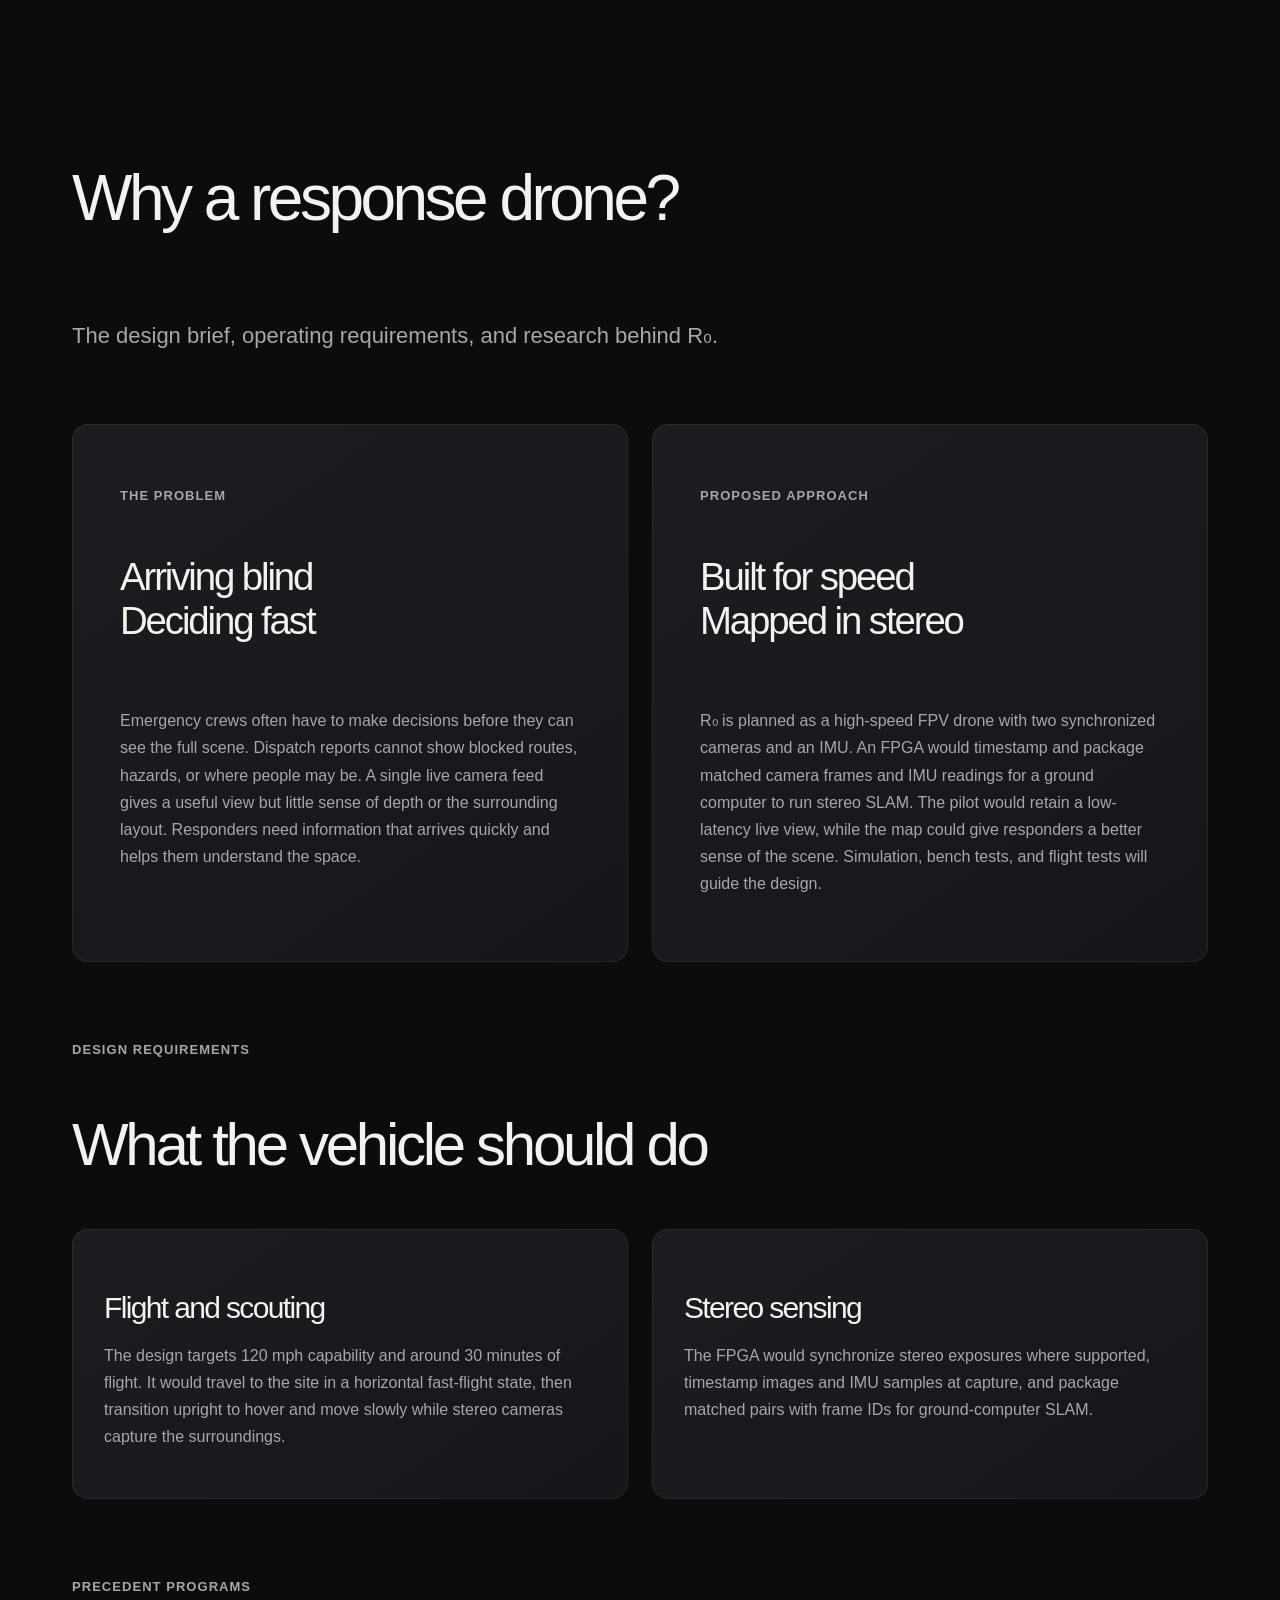
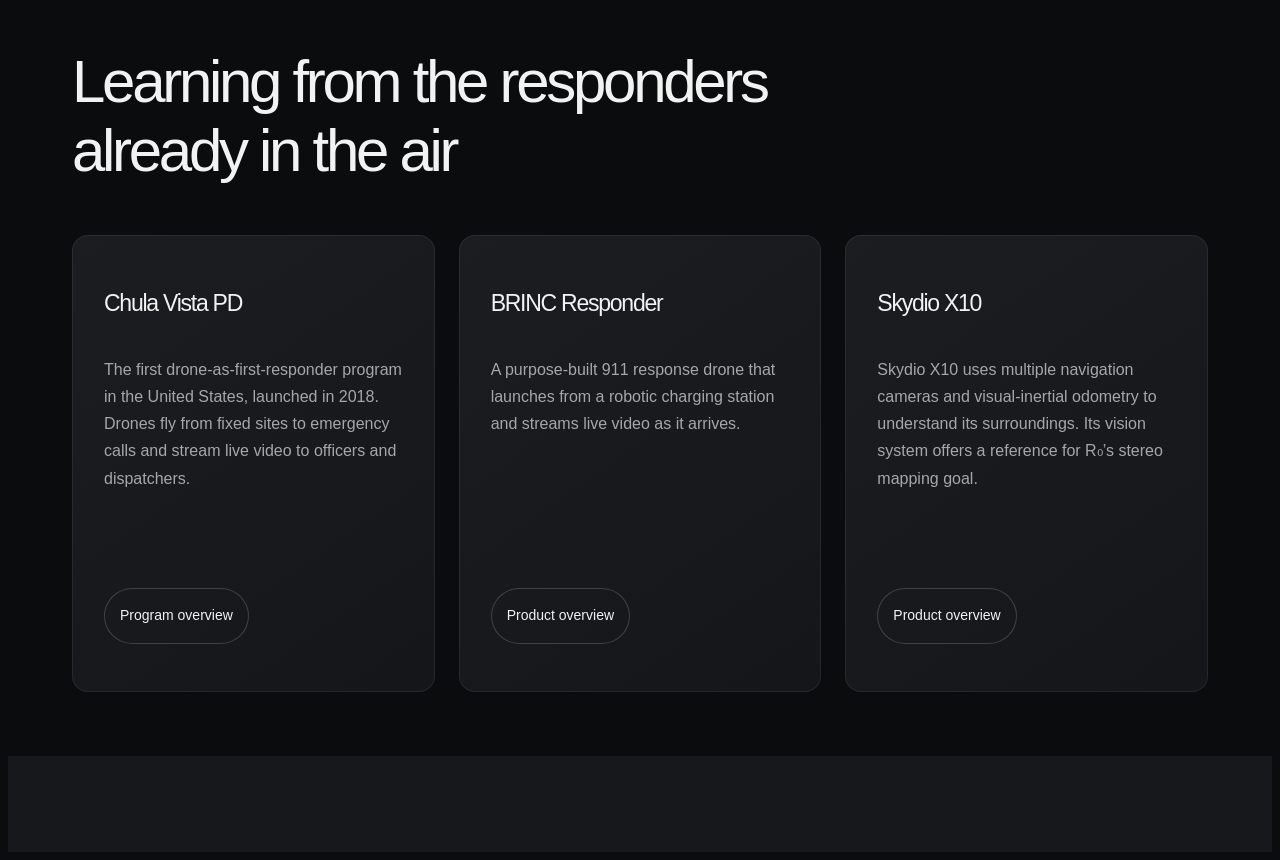
==== about.html @ ed78fe64 "Use R0 branding and explain the zeroth response" ====
<!doctype html>
<html lang="en">
<head>
  <meta charset="utf-8">
  <meta name="viewport" content="width=device-width, initial-scale=1">
  <title>The mission | R₀</title>
  <meta name="description" content="Why R₀ is building a high-speed FPV response drone: the problem, proposed approach, design requirements, and drone-as-first-responder precedents.">
  <meta property="og:type" content="website">
  <meta property="og:title" content="The mission | R₀">
  <meta property="og:description" content="Why R₀ is building a high-speed FPV response drone: the problem, proposed approach, design requirements, and drone-as-first-responder precedents.">
  <meta property="og:image" content="https://lennyyanza.github.io/rnaught/assets/img/social-preview-r0.png">
  <meta property="og:image:alt" content="R₀ — The zeroth response. Stevens Institute of Technology, Class of 2027.">
  <meta property="og:url" content="https://lennyyanza.github.io/rnaught/about.html">
  <meta name="theme-color" content="#0b0c0e">
  <link rel="canonical" href="https://lennyyanza.github.io/rnaught/about.html">
  <link rel="icon" type="image/svg+xml" href="assets/img/favicon.svg">
  <link rel="stylesheet" href="assets/css/reset.css">
  <link rel="stylesheet" href="assets/css/theme.css?v=20261003-3">
  <link rel="stylesheet" href="assets/css/main.css?v=20261007-r0">
  <script src="assets/js/include.js" defer></script>
  <script src="assets/js/reveal.js" defer></script>
</head>
<body class="about-page">
  <a class="skip-link" href="#main">Skip to content</a>
  <header class="site-header" id="site-header"></header>
  <main id="main" tabindex="-1">
<section class="page-heading container">
      <h1>Why a response drone?</h1>
      <p class="lead">The design brief, operating requirements, and research behind R₀.</p>
    </section>
    <section class="section"><div class="container brief-grid">
      <article class="info-panel reveal"><p class="eyebrow">The problem</p><h2>Arriving blind<br>Deciding fast</h2><!-- DRAFT: team to review --><p>Emergency crews often have to make decisions before they can see the full scene. Dispatch reports cannot show blocked routes, hazards, or where people may be. A single live camera feed gives a useful view but little sense of depth or the surrounding layout. Responders need information that arrives quickly and helps them understand the space.</p></article>
      <article class="info-panel reveal"><p class="eyebrow">Proposed approach</p><h2>Built for speed<br>Mapped in stereo</h2><!-- DRAFT: team to review --><p>R₀ is planned as a high-speed FPV drone with two synchronized cameras and an IMU. An FPGA would timestamp and package matched camera frames and IMU readings for a ground computer to run stereo SLAM. The pilot would retain a low-latency live view, while the map could give responders a better sense of the scene. Simulation, bench tests, and flight tests will guide the design.</p></article>
    </div></section>
    <section class="section"><div class="container reveal"><p class="eyebrow">Design requirements</p><h2>What the vehicle should do</h2><div class="design-overview">
      <div class="info-panel"><h3>Flight and scouting</h3><p>The design targets 120 mph capability and around 30 minutes of flight. It would travel to the site in a horizontal fast-flight state, then transition upright to hover and move slowly while stereo cameras capture the surroundings.</p></div>
      <div class="info-panel"><h3>Stereo sensing</h3><p>The FPGA would synchronize stereo exposures where supported, timestamp images and IMU samples at capture, and package matched pairs with frame IDs for ground-computer SLAM.</p></div>
    </div></div></section>
    <section class="section"><div class="container"><p class="eyebrow">Precedent programs</p><h2>Learning from the responders<br>already in the air</h2><div class="feature-grid precedents">
      <article class="reveal"><h3>Chula Vista PD</h3><p>The first drone-as-first-responder program in the United States, launched in 2018. Drones fly from fixed sites to emergency calls and stream live video to officers and dispatchers.</p><p><a href="https://www.chulavistaca.gov/departments/police-department/programs/uas-drone-program">Program overview</a></p></article>
      <article class="reveal"><h3>BRINC Responder</h3><p>A purpose-built 911 response drone that launches from a robotic charging station and streams live video as it arrives.</p><p><a href="https://brincdrones.com/responder/">Product overview</a></p></article>
      <article class="reveal"><h3>Skydio X10</h3><p>Skydio X10 uses multiple navigation cameras and visual-inertial odometry to understand its surroundings. Its vision system offers a reference for R₀’s stereo mapping goal.</p><p><a href="https://www.skydio.com/x10">Product overview</a></p></article>
    </div></div></section>
    <noscript><div class="container section"><p>This site uses JavaScript to load navigation, team, gallery, and progress data. Please enable JavaScript to see that content.</p><p><a href="index.html">Home</a> · <a href="about.html">About</a> · <a href="team.html">Team</a> · <a href="progress.html">Progress</a> · <a href="gallery.html">Gallery</a> · <a href="contact.html">Contact</a></p></div></noscript>
  </main>
  <footer class="site-footer" id="site-footer"></footer>
</body>
</html>
---- assets/css/theme.css ----
/* Palette: edit these semantic colors to restyle the entire site. */
:root {
  color-scheme: dark;
  --canvas: #0b0c0e;
  --hero-canvas: #0b0c0e;
  --surface: #16181b;
  --text: #f1f2f2;
  --muted: #a4a8ac;
  --accent: #50555b;
  --accent-bright: #c7cbce;
  --line: #2d3034;
  --nav-bg: #0b0c0ef2;
  --mesh: #50555b;
  --mesh-deep: #33373b;
  --overlay: #060708e8;
  --hero-text: #f1f2f2;
  --hero-muted: #a4a8ac;
  --hero-line: #45494e;
  --hero-accent: #b4b9bd;
  --transparent: transparent;
  /* Type: system fonts only; sizes respond without a build step. */
  --font: "Helvetica Neue", Helvetica, Arial, sans-serif;
  --mono: "Helvetica Neue", Helvetica, Arial, sans-serif;
  --text-xs: 0.8125rem;
  --text-sm: 0.875rem;
  --text-base: 1rem;
  --text-lead: clamp(1.125rem, 2vw, 1.375rem);
  --text-h3: clamp(1.375rem, 3vw, 1.875rem);
  --text-h2: clamp(2rem, 4.8vw, 3.75rem);
  --text-title: clamp(2.75rem, 6vw, 5.25rem);
  --text-hero: clamp(3.25rem, 9vw, 7.75rem);
  --weight-light: 500;
  --weight-normal: 400;
  --weight-medium: 500;
  --weight-bold: 600;
  --leading-tight: 1.05;
  --leading-heading: 1.15;
  --leading-body: 1.7;
  --tracking-tight: -0.055em;
  --tracking-label: 0.08em;
  /* Spacing, dimensions, and rules: use these in main.css. */
  --zero: 0;
  --space-1: 0.25rem;
  --space-2: 0.5rem;
  --space-3: 0.75rem;
  --space-4: 1rem;
  --space-5: 1.5rem;
  --space-6: 2rem;
  --space-7: 3rem;
  --space-8: 4rem;
  --space-9: 6rem;
  --space-10: 8rem;
  --gutter: clamp(1.25rem, 5vw, 4rem);
  --section-space: clamp(3rem, 6vw, 5rem);
  --content-width: 75rem;
  --copy-width: 45rem;
  --hero-copy: 58rem;
  --nav-height: 5rem;
  --control-size: 2.75rem;
  --rule: 1px;
  --focus-width: 2px;
  --focus-offset: 5px;
  --radius: 100vmax;
  --pill: 100vmax;
  --reveal-offset: 20px;
  --drift-x: 1.25rem;
  --drift-y: -0.75rem;
  --duration-fast: 180ms;
  --duration-reveal: 600ms;
  --duration-drift: 16000ms;
  --ease: cubic-bezier(0.2, 0.65, 0.3, 1);
  --hero-height: 50rem;
  --hero-min-height: 42rem;
  --hero-graphic: 49rem;
  --hero-graphic-mobile: 30rem;
  --hero-graphic-offset: -13rem;
  --hero-graphic-top: 5rem;
  --hero-graphic-top-mobile: 9rem;
  --grid-size: 3rem;
  --dialog-width: 68rem;
}
---- assets/css/main.css ----
/* Foundation: global type, links, and keyboard navigation. */
html { scroll-behavior: smooth; scroll-padding-top: var(--nav-height); }
@view-transition { navigation: auto; }
::view-transition-old(root), ::view-transition-new(root) { animation-duration: 260ms; animation-timing-function: var(--ease); }
body { background: var(--canvas); color: var(--text); font: var(--text-base)/var(--leading-body) var(--font); }
a { color: inherit; text-decoration: none; }
a:hover { color: var(--hero-accent); }
.arrow-link::after { content: ""; display: inline-block; width: 1em; height: 1em; margin-left: 0.25em; vertical-align: -0.12em; background: currentColor; -webkit-mask: url("../img/arrow-up-right.svg") center / contain no-repeat; mask: url("../img/arrow-up-right.svg") center / contain no-repeat; }
:focus-visible { outline: var(--focus-width) solid var(--accent-bright); outline-offset: var(--focus-offset); }
button { color: inherit; }
h1, h2, h3 { font-weight: var(--weight-light); line-height: var(--leading-heading); letter-spacing: var(--tracking-tight); text-wrap: balance; }
h1 { font-size: var(--text-title); }
h2 { font-size: var(--text-h2); }
h3 { font-size: var(--text-h3); }
p { max-width: var(--copy-width); }
p + p { margin-top: var(--space-5); }
.container { width: min(calc(100% - var(--gutter) * 2), var(--content-width)); margin-inline: auto; }
.section { padding-block: var(--section-space); }
.rule { border-top: 0; }
.eyebrow { color: var(--muted); font: var(--text-xs)/var(--leading-body) var(--mono); font-weight: var(--weight-bold); letter-spacing: var(--tracking-label); text-transform: uppercase; margin-bottom: var(--space-5); }
.lead { color: var(--muted); font-size: var(--text-lead); margin-top: var(--space-6); }
.muted { color: var(--muted); }
.skip-link { position: fixed; top: var(--space-4); left: var(--space-4); z-index: 100; padding: var(--space-3) var(--space-5); background: var(--canvas); transform: translateY(-200%); }
.skip-link:focus { transform: translateY(0); }
/* Shared header: all page links are edited in partials/header.html. */
.site-header { position: fixed; inset: var(--zero) var(--zero) auto; z-index: 20; isolation: isolate; min-height: var(--nav-height); background: var(--nav-bg); transition: background var(--duration-fast), opacity 340ms var(--ease); }
.site-header.is-away { opacity: 0; pointer-events: none; }
.home .site-header:not(.menu-open) { background: transparent; color: var(--text); border-color: transparent; }
.site-header.is-scrolled { background: var(--nav-bg); backdrop-filter: blur(var(--space-3)); }
.home .site-header.is-scrolled:not(.menu-open) { background: transparent; backdrop-filter: none; box-shadow: none; }
.nav-shell { min-height: var(--nav-height); display: flex; align-items: center; justify-content: space-between; gap: clamp(2rem, 5vw, 5rem); }
.brand { flex: 0 0 auto; font-size: 1.05rem; font-weight: 700; color: inherit; text-decoration: none; letter-spacing: 0.12em; line-height: 1; }
.brand-symbol { color: var(--hero-accent); font-style: italic; letter-spacing: -0.06em; font-size: 1.5em; }
.brand-symbol sub { font-size: 0.65em; font-style: normal; vertical-align: -0.3em; }
.nav-links { display: grid; gap: var(--space-2); list-style: none; margin: var(--zero); padding: var(--space-4) var(--gutter) var(--space-6); position: absolute; top: 100%; left: var(--zero); width: 100%; max-height: 0; overflow: hidden; visibility: hidden; opacity: 0; transform: translateY(-0.5rem); pointer-events: none; background: var(--canvas); color: var(--text); border-bottom: var(--rule) solid var(--line); transition: max-height 320ms var(--ease), opacity var(--duration-fast), transform var(--duration-fast), visibility var(--duration-fast); }
.nav-links.is-open { max-height: 28rem; visibility: visible; opacity: 1; transform: translateY(0); pointer-events: auto; }
.nav-links a { position: relative; display: block; padding-block: var(--space-2); color: inherit; text-decoration: none; font-size: 0.76rem; font-weight: 700; letter-spacing: 0.075em; text-transform: uppercase; transition: color var(--duration-fast); }
.nav-links a::after { content: ""; position: absolute; left: 0; right: 0; bottom: 0.2rem; height: 1px; background: currentColor; transform: scaleX(0); transform-origin: right center; transition: transform 340ms var(--ease); }
.nav-links a:hover::after, .nav-links a:focus-visible::after { transform: scaleX(1); transform-origin: left center; }
.nav-links a[aria-current] { color: var(--text); }
.nav-links a[aria-current]::after { transform: scaleX(1); opacity: 0.48; }
.menu-toggle { width: var(--control-size); height: var(--control-size); display: grid; place-content: center; gap: 5px; background: var(--transparent); border: 0; padding: var(--space-2); }
.menu-toggle span { display: block; width: 1.45rem; height: 1px; background: currentColor; transform-origin: center; transition: transform 320ms var(--ease), opacity 220ms ease; }
.menu-toggle[aria-expanded="true"] span:nth-child(1) { transform: translateY(6px) rotate(45deg); }
.menu-toggle[aria-expanded="true"] span:nth-child(2) { opacity: 0; transform: scaleX(0); }
.menu-toggle[aria-expanded="true"] span:nth-child(3) { transform: translateY(-6px) rotate(-45deg); }
.site-header .brand, .site-header .menu-toggle, .site-header .nav-links li { animation: nav-enter 620ms var(--ease) both; }
.site-header .nav-links li:nth-child(2) { animation-delay: 45ms; }
.site-header .nav-links li:nth-child(3) { animation-delay: 90ms; }
.site-header .nav-links li:nth-child(4) { animation-delay: 135ms; }
.site-header .nav-links li:nth-child(5) { animation-delay: 180ms; }
.site-header .nav-links li:nth-child(6) { animation-delay: 225ms; }
/* Hero: a media wrapper makes the generated scene replaceable in one line. */
.hero { position: relative; overflow: hidden; min-height: var(--hero-min-height); height: 100svh; max-height: 67.5rem; background: var(--hero-canvas); color: var(--hero-text); display: flex; align-items: center; border-bottom: var(--rule) solid var(--line); }
.hero-media { position: absolute; inset: var(--zero); overflow: hidden; }
.hero-media > video, .hero-media > img:not(.hero-wireframe) { width: 100%; height: 100%; object-fit: cover; }
.hero-shade { position: absolute; inset: 0; background: linear-gradient(90deg, rgba(5, 6, 7, 0.94) 0%, rgba(5, 6, 7, 0.66) 42%, rgba(5, 6, 7, 0.18) 72%), linear-gradient(0deg, rgba(5, 6, 7, 0.78) 0%, transparent 48%); }
.hero-mesh { display: none; }
.hero-wireframe { position: absolute; width: var(--hero-graphic-mobile); max-width: none; right: var(--hero-graphic-offset); top: var(--hero-graphic-top-mobile); opacity: 0.25; filter: grayscale(1) invert(1); }
.hero-boundary { display: none; }
.hero-content { position: relative; z-index: 1; padding-top: var(--nav-height); text-align: left; pointer-events: none; }
.hero-content a { pointer-events: auto; }
.hero h1 { font-size: clamp(3.2rem, 8.5vw, 7.5rem); max-width: 69rem; line-height: 1.05; letter-spacing: -0.065em; }
.hero h1 em { color: var(--hero-accent); font-style: normal; }
.hero .eyebrow, .hero .lead { color: var(--hero-muted); }
.hero .lead { max-width: var(--copy-width); font-size: var(--text-lead); }
.hero-meta { position: absolute; inset: auto var(--zero) var(--space-6); display: flex; justify-content: space-between; flex-wrap: wrap; gap: var(--space-3); font: var(--text-xs)/var(--leading-body) var(--mono); color: var(--hero-muted); }
.actions { display: flex; flex-wrap: wrap; gap: var(--space-5); margin-top: var(--space-7); }
.button { display: inline-flex; align-items: center; justify-content: center; gap: var(--space-5); min-height: var(--control-size); padding: var(--space-3) var(--space-5); border: var(--rule) solid var(--text); border-radius: var(--radius); color: var(--text); background: var(--transparent); text-decoration: none; font-size: var(--text-sm); font-weight: var(--weight-medium); }
.button { transition: color var(--duration-fast), background var(--duration-fast), border-color var(--duration-fast), transform var(--duration-fast); }
.button:hover { color: var(--text); background: var(--surface); border-color: var(--hero-accent); transform: translateY(-2px); }
.button-primary { color: #fff; background: var(--accent); border-color: var(--hero-accent); }
.hero .button { color: var(--hero-text); border-color: var(--hero-line); }
.hero .button-primary { background: var(--hero-accent); color: var(--hero-canvas); }
/* Editorial layout: separate content with space and softly surfaced groups. */
.page-heading { padding-top: calc(var(--nav-height) + var(--space-5)); padding-bottom: var(--space-7); min-height: 0; display: flex; flex-direction: column; justify-content: flex-end; }
.page-heading + .section { padding-top: var(--space-6); }
.gallery-page .page-heading { padding-bottom: var(--space-5); }
.gallery-page .page-heading + .section { padding-top: 0; }
.progress-page .page-heading, .contact-page .page-heading { padding-bottom: var(--space-5); }
.progress-page .page-heading + .section, .contact-page .page-heading + .section { padding-top: 0; }
.page-heading h1 { font-size: clamp(2.75rem, 5vw, 4.5rem); line-height: 1.04; max-width: 64rem; }
.team-heading { padding-bottom: var(--space-6); }
.team-heading + .section { padding-top: var(--space-5); }
.split { display: grid; gap: var(--space-7); }
.info-panel { padding: var(--space-7); background: linear-gradient(145deg, #1b1d20, #141619); border-radius: 1rem; box-shadow: inset 0 0 0 var(--rule) rgba(225, 228, 231, 0.08); }
.info-panel > div:last-child { color: var(--muted); }
.stack > * + * { margin-top: var(--space-6); }
.feature-grid { display: grid; gap: var(--space-5); margin-top: var(--space-8); }
.feature-grid article { min-height: 100%; padding: var(--space-6); background: linear-gradient(145deg, #1b1d20, #141619); border-radius: 1rem; box-shadow: inset 0 0 0 var(--rule) rgba(225, 228, 231, 0.08); }
.feature-grid p { color: var(--muted); margin-top: var(--space-4); }
.feature-grid p a { display: inline-flex; align-items: center; min-height: 2.5rem; padding: var(--space-2) var(--space-4); border-radius: 999px; box-shadow: inset 0 0 0 var(--rule) rgba(225, 228, 231, 0.2); color: var(--text); font-size: var(--text-sm); transition: color var(--duration-fast), background var(--duration-fast), box-shadow var(--duration-fast); }
.feature-grid p a:hover { color: var(--hero-canvas); background: var(--hero-accent); box-shadow: inset 0 0 0 var(--rule) var(--hero-accent); }
.design-overview { display: grid; gap: var(--space-5); margin-top: var(--space-3); }
.design-overview > .info-panel { padding: var(--space-6); }
.design-overview h3 { font-size: var(--text-h3); margin-bottom: var(--space-3); }
.design-overview p { color: var(--muted); }
.subsystem { padding: var(--space-7); background: var(--surface); border-radius: 1rem; box-shadow: inset 0 0 0 var(--rule) rgba(225, 228, 231, 0.08); display: grid; gap: var(--space-6); scroll-margin-top: var(--nav-height); }
.subsystem p { color: var(--muted); }
.subsystem .summary { color: var(--text); font-size: var(--text-lead); margin-bottom: var(--space-5); }
.subsystem-nav { display: flex; flex-wrap: wrap; gap: var(--space-3) var(--space-6); margin-top: var(--space-7); }
/* Team: initial portraits can be replaced by photos in data/team.json. */
.team-grid { display: grid; grid-template-columns: minmax(0, 1fr); gap: var(--space-8) var(--space-6); }
.portrait { position: relative; background: var(--surface); aspect-ratio: 4 / 5; display: grid; place-items: center; margin-bottom: var(--space-5); overflow: hidden; border-radius: 1.25rem; }
.portrait img { width: 100%; height: 100%; object-fit: cover; position: absolute; inset: var(--zero); }
.team-card:not([data-member="xiangxi-mall-wang"]) .portrait img { object-position: center 68%; transform: scale(1.08); }
.team-skeleton > :not(.portrait) { visibility: hidden; }
.team-card .eyebrow { margin: var(--space-3) var(--zero); }
.team-card { display: flex; flex-direction: column; }
.team-card h2 { min-height: 2.4em; }
.team-card .eyebrow { min-height: 3.4em; }
.team-card .profile-link { display: inline-block; align-self: flex-start; padding-block: var(--space-3); margin-top: auto; }
/* Timeline: statuses include words, so color is never the sole signal. */
.timeline { list-style: none; padding: var(--zero); margin: var(--zero); display: grid; gap: var(--space-3); }
.progress-page .timeline-intro { transform: translateY(var(--space-5)); }
.milestone { padding: var(--space-6); background: var(--surface); border-radius: 1rem; box-shadow: inset 0 0 0 var(--rule) rgba(225, 228, 231, 0.08); display: grid; gap: var(--space-5); }
.milestone p { margin-top: var(--space-3); color: var(--muted); }
.status { display: inline-block; font: var(--text-sm)/var(--leading-body) var(--mono); color: var(--muted); margin-top: var(--space-3); }
.status.complete, .status.in-progress { color: var(--hero-accent); }
/* Gallery: filter buttons, technical placeholders, and native modal dialog. */
.filters { display: flex; flex-wrap: wrap; gap: var(--space-2); margin-bottom: var(--space-6); }
.filter { border: var(--rule) solid var(--line); background: var(--transparent); padding: var(--space-2) var(--space-5); border-radius: var(--radius); min-height: var(--control-size); }
.filter { transition: color var(--duration-fast), background var(--duration-fast), border-color var(--duration-fast), transform var(--duration-fast); }
.filter:hover { border-color: var(--hero-accent); transform: translateY(-1px); }
.filter[aria-pressed="true"] { background: var(--accent); color: var(--text); border-color: var(--hero-accent); }
.gallery-count { color: var(--muted); font-size: var(--text-sm); margin-bottom: var(--space-6); }
.gallery-grid { display: grid; gap: var(--space-7) var(--space-6); }
.gallery-open { display: block; border: var(--zero); padding: var(--zero); width: 100%; background: var(--surface); }
.blueprint { display: grid; place-items: center; aspect-ratio: 4 / 3; background: var(--surface); border: var(--rule) solid var(--line); border-radius: 1.25rem; color: var(--muted); font-size: var(--text-sm); letter-spacing: var(--tracking-label); text-transform: uppercase; }
.blueprint img { width: 100%; height: 100%; object-fit: cover; }
.gallery-grid figcaption { margin-top: var(--space-4); color: var(--muted); font-size: var(--text-sm); }
.lightbox { width: min(calc(100% - var(--gutter)), var(--dialog-width)); max-height: 90svh; padding: var(--space-5); background: var(--canvas); color: var(--text); border: var(--rule) solid var(--line); border-radius: var(--radius); }
.lightbox::backdrop { background: var(--overlay); }
.lightbox-bar { display: flex; align-items: center; justify-content: space-between; gap: var(--space-5); margin-bottom: var(--space-4); }
.lightbox h2 { font-size: var(--text-lead); }
.lightbox .blueprint { aspect-ratio: auto; min-height: 35svh; }
.lightbox img { max-height: 65svh; width: 100%; object-fit: contain; }
.lightbox figcaption { margin-top: var(--space-4); }
.lightbox-controls { display: flex; justify-content: space-between; gap: var(--space-4); margin-top: var(--space-5); }
body.modal-open { overflow: hidden; }
/* Shared footer and useful empty/error states. */
.site-footer { margin-top: var(--space-6); padding-block: var(--space-7); background: var(--surface); }
.footer-grid { display: flex; flex-wrap: wrap; justify-content: space-between; gap: var(--space-6); }
.footer-grid p { color: var(--muted); font-size: var(--text-sm); margin-top: var(--space-2); }
.footer-links { display: flex; flex-wrap: wrap; gap: var(--space-5); align-items: flex-start; font-size: var(--text-sm); }
.load-error { padding-block: var(--space-5); color: var(--muted); }
/* Motion stays progressive: content is visible if JavaScript fails. */
.reveal.is-pending { opacity: 0; transform: translateY(var(--reveal-offset)); }
.reveal { transition: opacity var(--duration-reveal) var(--ease), transform var(--duration-reveal) var(--ease); }
@keyframes mesh-drift { to { transform: scale(1.08) translateX(var(--drift-x)); } }
@keyframes wire-drift { to { transform: translate(var(--drift-x), var(--drift-y)) rotate(2deg); } }
@keyframes nav-enter { from { opacity: 0; transform: translateY(-0.85rem); } to { opacity: 1; transform: translateY(0); } }
/* Layout breakpoint: 768px matches the navigation media query in include.js. */
@media (min-width: 768px) {
  .menu-toggle { display: none; }
  .nav-shell nav { margin-left: auto; }
  .nav-links, .nav-links.is-open { display: flex; position: static; width: auto; max-height: none; overflow: visible; visibility: visible; opacity: 1; transform: none; pointer-events: auto; background: var(--transparent); color: inherit; border: var(--zero); padding: var(--zero); gap: clamp(1.2rem, 2.2vw, 2.2rem); }
  .split { grid-template-columns: 0.85fr 1.15fr; gap: var(--space-9); }
  .feature-grid { grid-template-columns: repeat(3, 1fr); }
  .gallery-grid { grid-template-columns: repeat(2, 1fr); }
  .subsystem { grid-template-columns: 1fr 1.4fr; gap: var(--space-8); }
  .milestone { grid-template-columns: 1fr 2fr; }
  .hero-wireframe { width: var(--hero-graphic); right: var(--zero); top: var(--hero-graphic-top); }
  .team-grid { grid-template-columns: repeat(4, minmax(0, 1fr)); }
}
@media (min-width: 480px) and (max-width: 767px) {
  .team-grid { grid-template-columns: repeat(2, minmax(0, 1fr)); }
}
/* About page: a tighter, denser reading layout. */
.about-page .page-heading { min-height: 0; padding-bottom: var(--space-7); }
.about-page .section { padding-block: var(--space-6); }
.about-page .page-heading + .section { padding-top: 0; }
.about-page main > .section:last-of-type { padding-bottom: var(--space-9); }
.brief-grid { display: grid; gap: var(--space-5); }
.brief-grid .info-panel { display: flex; flex-direction: column; gap: var(--space-4); }
.brief-grid .info-panel .eyebrow { margin-bottom: var(--zero); }
.brief-grid .info-panel h2 { font-size: clamp(1.75rem, 3vw, 2.5rem); }
.brief-grid .info-panel p:last-child { color: var(--muted); }
.about-page .feature-grid { margin-top: var(--space-6); }
.about-page .precedents article { display: grid; grid-template-rows: auto 1fr auto; }
.about-page .precedents h3 { font-size: clamp(1rem, 1.8vw, 1.5rem); white-space: nowrap; }
.home main > .section { padding-block: clamp(2.5rem, 4vw, 3.5rem); }
.home-mission .mission-layout { display: grid; gap: var(--space-5); align-items: stretch; }
.home-mission .mission-copy { display: grid; grid-template-rows: 1fr auto; padding: var(--space-4) var(--space-5); border-radius: 1rem; background: var(--surface); box-shadow: inset 0 0 0 var(--rule) var(--line); }
.home-mission .lead { align-self: center; margin-top: 0; color: var(--text); font-size: var(--text-lead); line-height: 1.4; }
.home-mission .mission-copy a { display: block; padding-top: var(--space-2); border-top: var(--rule) solid var(--line); color: var(--hero-accent); font-size: var(--text-sm); }
.home .feature-grid { margin-top: var(--space-6); }
.contact-channels { padding-top: var(--space-5); padding-bottom: var(--space-9); }
.contact-row { display: grid; gap: var(--space-6); padding-block: var(--space-7); border-top: var(--rule) solid var(--line); }
.contact-row:last-child { border-bottom: var(--rule) solid var(--line); }
.contact-row .eyebrow { margin-bottom: var(--space-4); }
.contact-row h2 { font-size: clamp(2rem, 4vw, 3.25rem); }
.contact-row-content { display: flex; flex-direction: column; align-items: flex-start; gap: var(--space-5); }
.contact-row-content p { max-width: 38rem; }
@media (min-width: 768px) {
  .home-mission .mission-layout { grid-template-columns: 0.85fr 1.15fr; gap: var(--space-9); }
  .contact-row { grid-template-columns: 0.85fr 1.15fr; gap: var(--space-9); }
}
@media (min-width: 768px) {
  .brief-grid { grid-template-columns: 1fr 1fr; }
  .design-overview { grid-template-columns: repeat(2, minmax(0, 1fr)); }
}
/* Respect motion preferences for all transitions and decorative animation. */
@media (prefers-reduced-motion: reduce) {
  html { scroll-behavior: auto; }
  *, *::before, *::after { animation: none !important; transition: none !important; }
  .reveal.is-pending { opacity: 1; transform: none; }
}

/* Data section headings stay subordinate to page titles. */
.team-card h2, .milestone h2, .subsystem h2 { font-size: var(--text-h3); }

/* Decorative movement is pausable, in addition to respecting reduced motion. */
.hero.motion-ready .hero-mesh { animation: mesh-drift var(--duration-drift) var(--ease) infinite alternate; }
.hero.motion-ready .hero-wireframe { animation: wire-drift var(--duration-drift) var(--ease) infinite alternate; }
.hero.motion-paused .hero-mesh, .hero.motion-paused .hero-wireframe { animation-play-state: paused; }
.motion-toggle { color: var(--hero-muted); background: var(--transparent); border: var(--zero); padding: var(--zero); min-height: var(--control-size); font-size: var(--text-sm); text-decoration: none; }
.hero-meta { align-items: center; }

/* Keep links and keyboard focus legible over the dark hero in either palette. */
.home .site-header:not(.is-scrolled):not(.menu-open) .brand span,
.home .site-header:not(.is-scrolled):not(.menu-open) .nav-links a[aria-current] { color: var(--hero-accent); }
.hero :focus-visible,
.home .site-header:not(.is-scrolled):not(.menu-open) :focus-visible { outline-color: var(--hero-accent); }
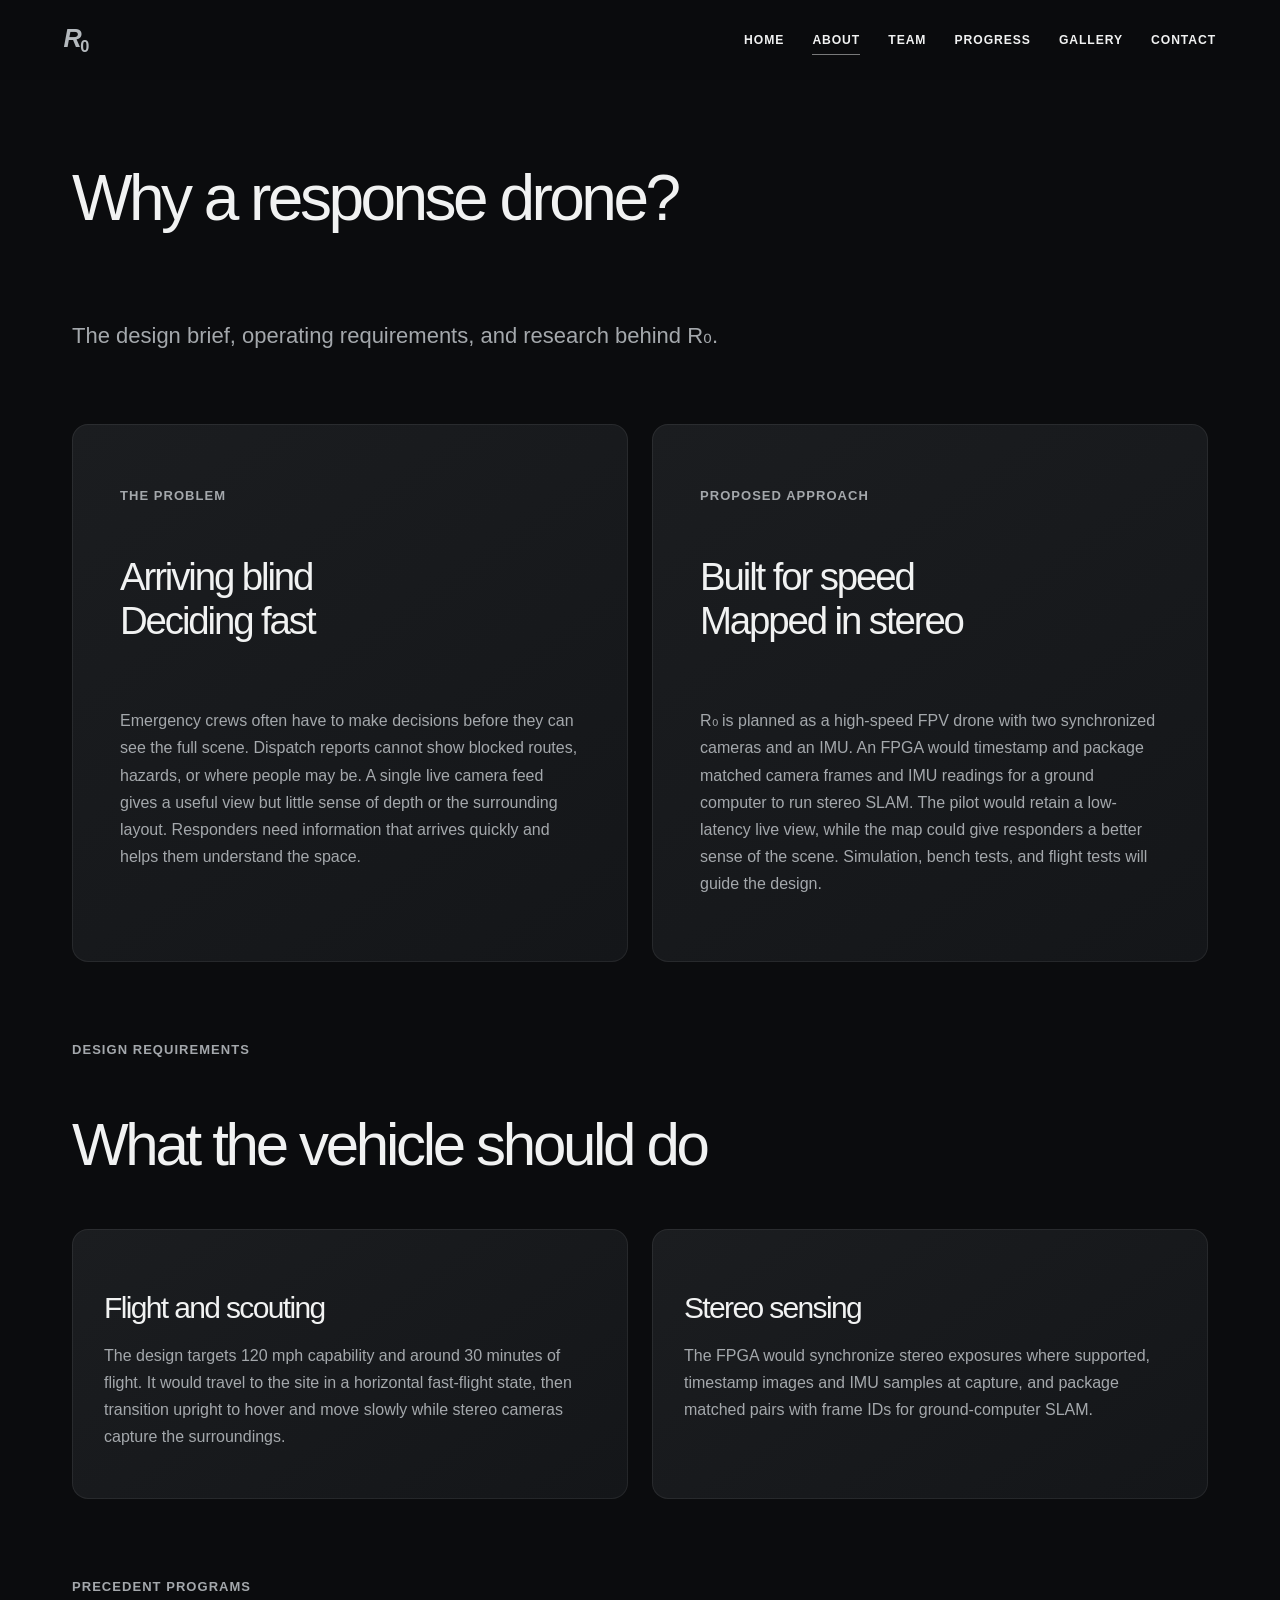
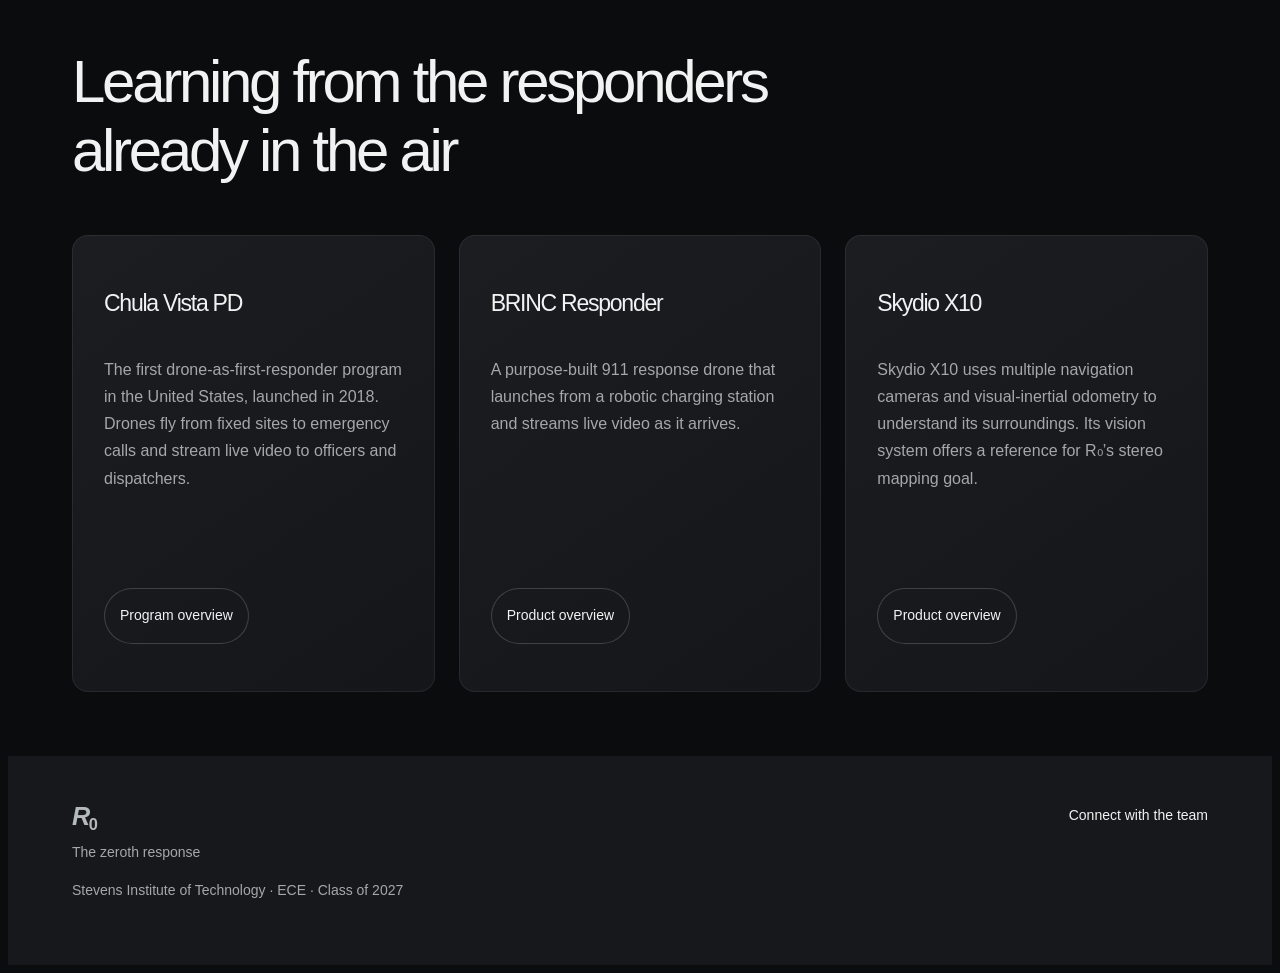
==== commit 9cce7469: "Simplify homepage to R0 mark and refresh shared branding cache" ====
--- a/about.html
+++ b/about.html
@@ -16,8 +16,8 @@
   <link rel="icon" type="image/svg+xml" href="assets/img/favicon.svg">
   <link rel="stylesheet" href="assets/css/reset.css">
   <link rel="stylesheet" href="assets/css/theme.css?v=20261003-3">
-  <link rel="stylesheet" href="assets/css/main.css?v=20261007-r0">
-  <script src="assets/js/include.js" defer></script>
+  <link rel="stylesheet" href="assets/css/main.css?v=20261007-minimal">
+  <script src="assets/js/include.js?v=20261007-minimal" defer></script>
   <script src="assets/js/reveal.js" defer></script>
 </head>
 <body class="about-page">
--- a/assets/css/main.css
+++ b/assets/css/main.css
@@ -62,6 +62,8 @@
 .hero-content a { pointer-events: auto; }
 .hero h1 { font-size: clamp(3.2rem, 8.5vw, 7.5rem); max-width: 69rem; line-height: 1.05; letter-spacing: -0.065em; }
 .hero h1 em { color: var(--hero-accent); font-style: normal; }
+.hero h1.hero-wordmark { font-size: clamp(7rem, 18vw, 16rem); font-weight: 300; font-style: italic; line-height: 1; letter-spacing: -0.07em; }
+.hero-wordmark sub { display: inline-block; font-size: 0.42em; font-style: normal; vertical-align: -0.18em; margin-left: 0.04em; }
 .hero .eyebrow, .hero .lead { color: var(--hero-muted); }
 .hero .lead { max-width: var(--copy-width); font-size: var(--text-lead); }
 .hero-meta { position: absolute; inset: auto var(--zero) var(--space-6); display: flex; justify-content: space-between; flex-wrap: wrap; gap: var(--space-3); font: var(--text-xs)/var(--leading-body) var(--mono); color: var(--hero-muted); }
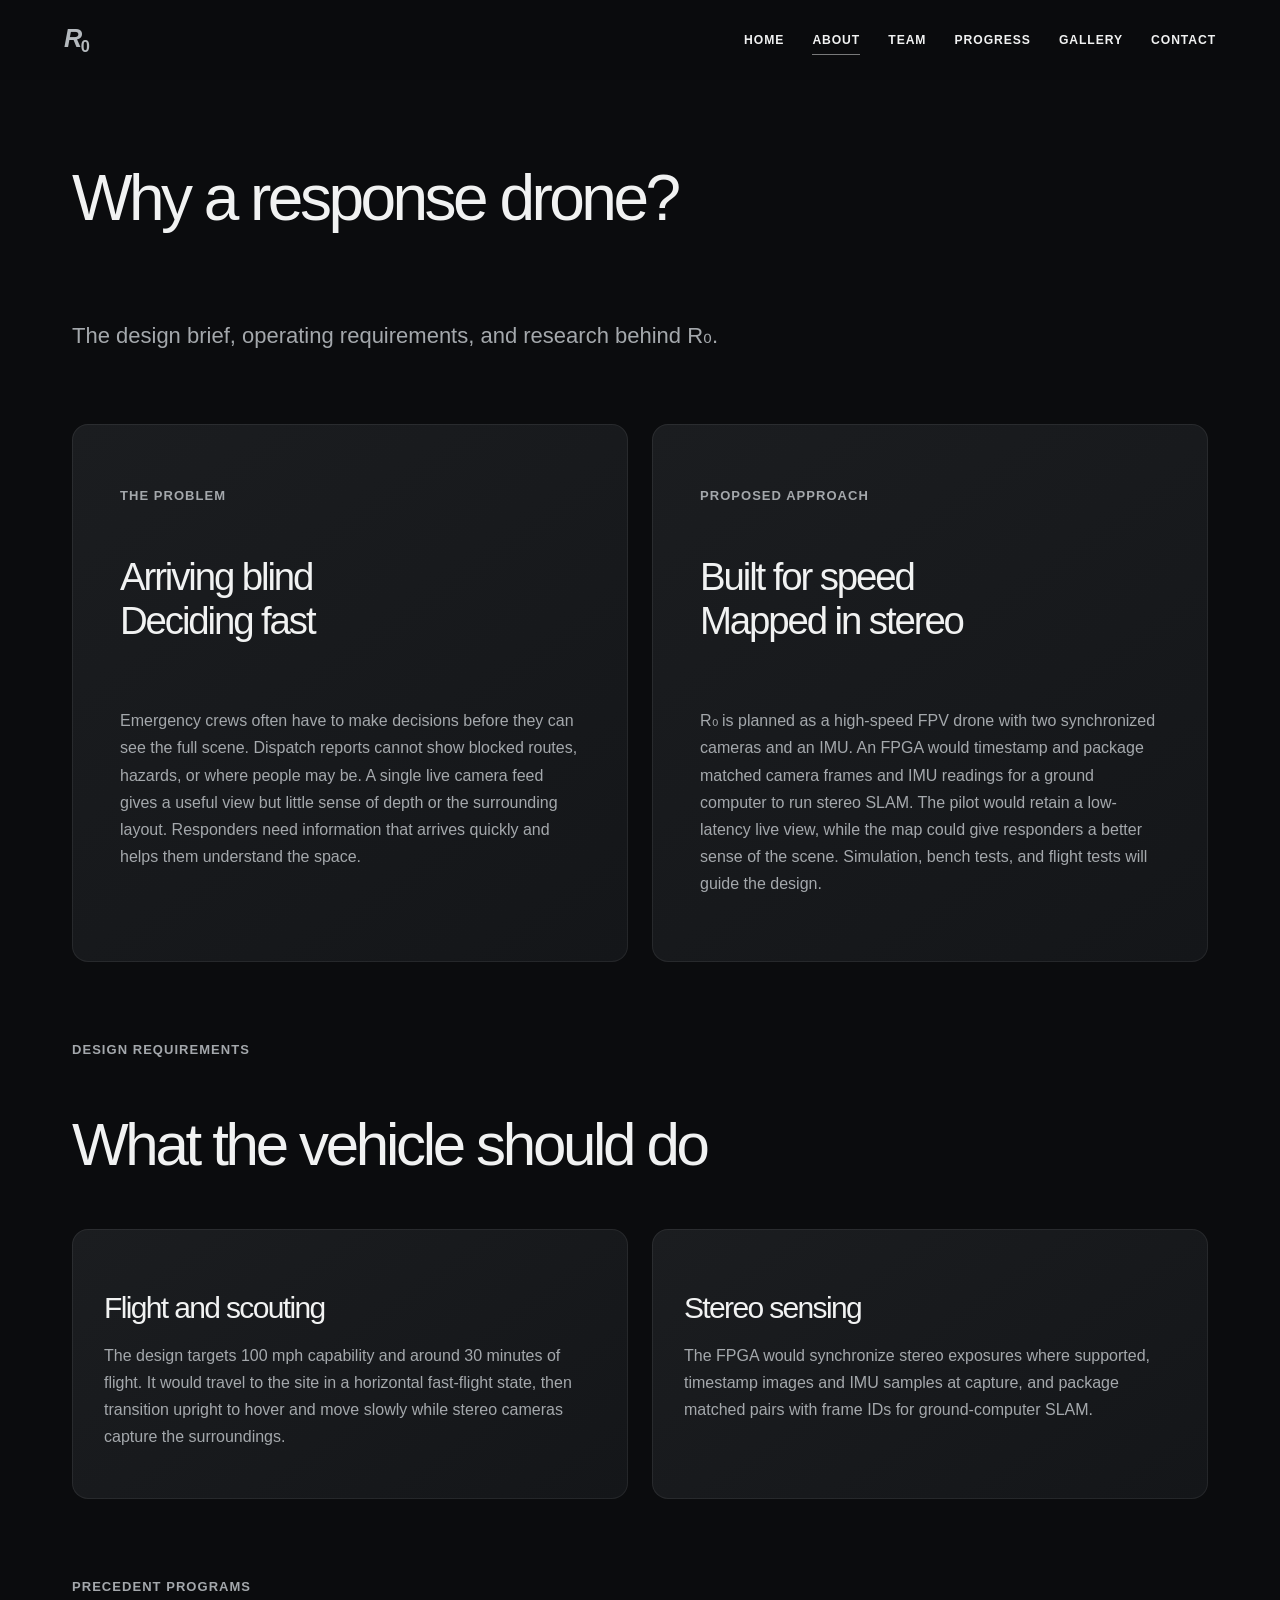
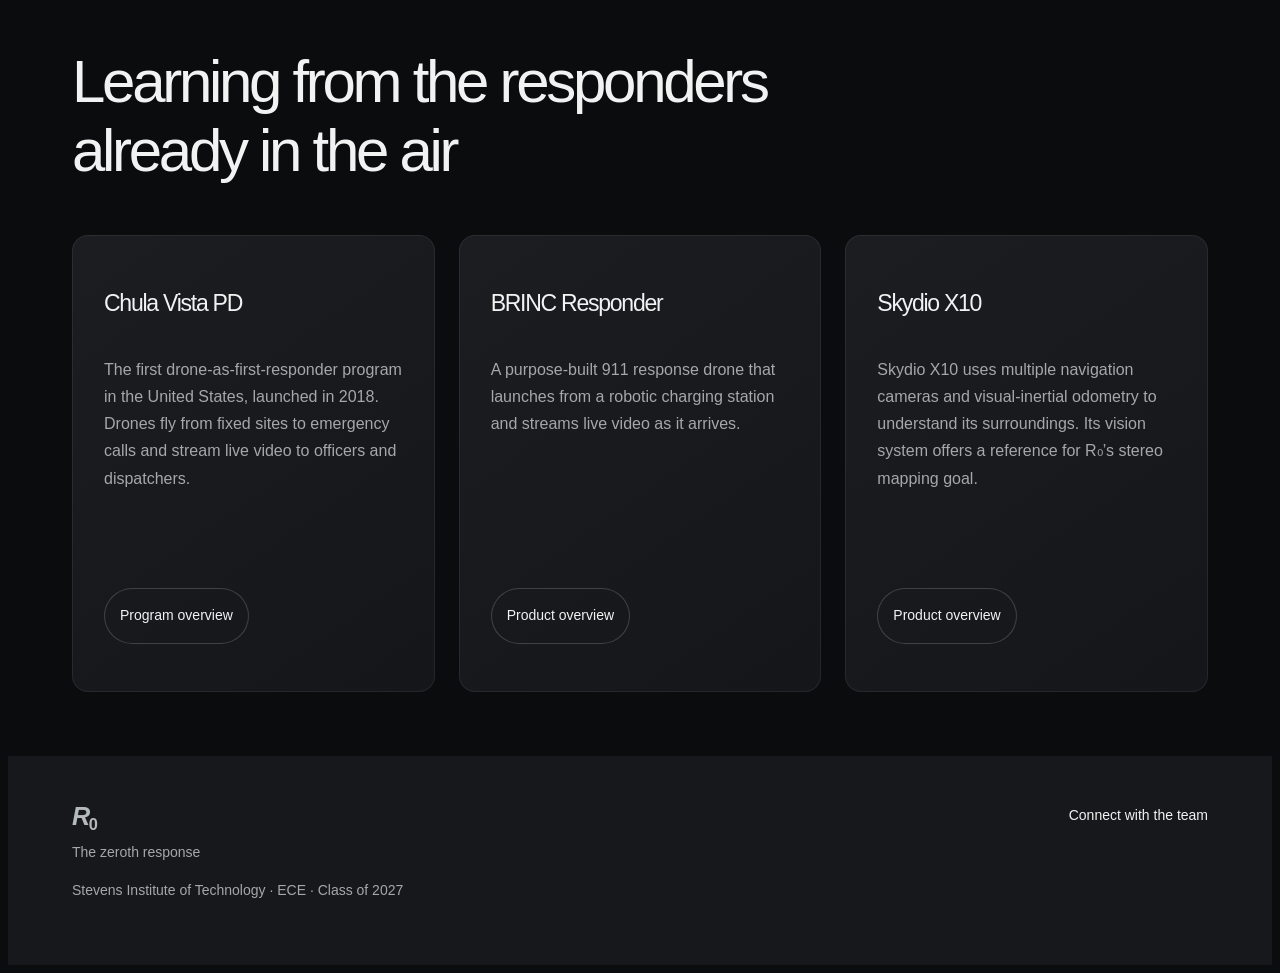
==== commit dc150390: "Update flight capability from 120 mph to 100 mph" ====
--- a/about.html
+++ b/about.html
@@ -33,7 +33,7 @@
       <article class="info-panel reveal"><p class="eyebrow">Proposed approach</p><h2>Built for speed<br>Mapped in stereo</h2><!-- DRAFT: team to review --><p>R₀ is planned as a high-speed FPV drone with two synchronized cameras and an IMU. An FPGA would timestamp and package matched camera frames and IMU readings for a ground computer to run stereo SLAM. The pilot would retain a low-latency live view, while the map could give responders a better sense of the scene. Simulation, bench tests, and flight tests will guide the design.</p></article>
     </div></section>
     <section class="section"><div class="container reveal"><p class="eyebrow">Design requirements</p><h2>What the vehicle should do</h2><div class="design-overview">
-      <div class="info-panel"><h3>Flight and scouting</h3><p>The design targets 120 mph capability and around 30 minutes of flight. It would travel to the site in a horizontal fast-flight state, then transition upright to hover and move slowly while stereo cameras capture the surroundings.</p></div>
+      <div class="info-panel"><h3>Flight and scouting</h3><p>The design targets 100 mph capability and around 30 minutes of flight. It would travel to the site in a horizontal fast-flight state, then transition upright to hover and move slowly while stereo cameras capture the surroundings.</p></div>
       <div class="info-panel"><h3>Stereo sensing</h3><p>The FPGA would synchronize stereo exposures where supported, timestamp images and IMU samples at capture, and package matched pairs with frame IDs for ground-computer SLAM.</p></div>
     </div></div></section>
     <section class="section"><div class="container"><p class="eyebrow">Precedent programs</p><h2>Learning from the responders<br>already in the air</h2><div class="feature-grid precedents">
--- a/assets/css/main.css
+++ b/assets/css/main.css
@@ -62,8 +62,16 @@
 .hero-content a { pointer-events: auto; }
 .hero h1 { font-size: clamp(3.2rem, 8.5vw, 7.5rem); max-width: 69rem; line-height: 1.05; letter-spacing: -0.065em; }
 .hero h1 em { color: var(--hero-accent); font-style: normal; }
-.hero h1.hero-wordmark { font-size: clamp(7rem, 18vw, 16rem); font-weight: 300; font-style: italic; line-height: 1; letter-spacing: -0.07em; }
-.hero-wordmark sub { display: inline-block; font-size: 0.42em; font-style: normal; vertical-align: -0.18em; margin-left: 0.04em; }
+.hero .hero-kicker { margin-bottom: clamp(1.5rem, 3vw, 2.5rem); font-size: 0.7rem; font-weight: 500; letter-spacing: 0.2em; }
+.hero h1.hero-headline { max-width: 12ch; font-size: clamp(2.35rem, 7.2vw, 6.5rem); font-weight: 400; line-height: 1.06; letter-spacing: -0.055em; text-wrap: initial; }
+.hero-headline span { color: var(--hero-accent); }
+.hero-summary { max-width: 28rem; margin-top: clamp(1.5rem, 3vw, 2.5rem); color: #c3c6c9; font-size: clamp(1rem, 1.5vw, 1.2rem); line-height: 1.6; }
+.hero-link { display: inline-flex; align-items: center; gap: 0.7rem; margin-top: 2rem; padding-block: 0.75rem; color: var(--hero-text); font-size: 0.85rem; }
+.home #name-title { scroll-margin-top: calc(var(--nav-height) + 2rem); }
+.home .home-mission .mission-copy { padding: 0; border-radius: 0; background: transparent; box-shadow: none; gap: 1.5rem; }
+.home main > .section h2 { font-weight: 400; letter-spacing: -0.04em; }
+.home .feature-grid h3 { font-size: clamp(1.25rem, 2vw, 1.6rem); letter-spacing: -0.025em; }
+@media (max-width: 767px) { .home .hero { min-height: 38rem; } }
 .hero .eyebrow, .hero .lead { color: var(--hero-muted); }
 .hero .lead { max-width: var(--copy-width); font-size: var(--text-lead); }
 .hero-meta { position: absolute; inset: auto var(--zero) var(--space-6); display: flex; justify-content: space-between; flex-wrap: wrap; gap: var(--space-3); font: var(--text-xs)/var(--leading-body) var(--mono); color: var(--hero-muted); }
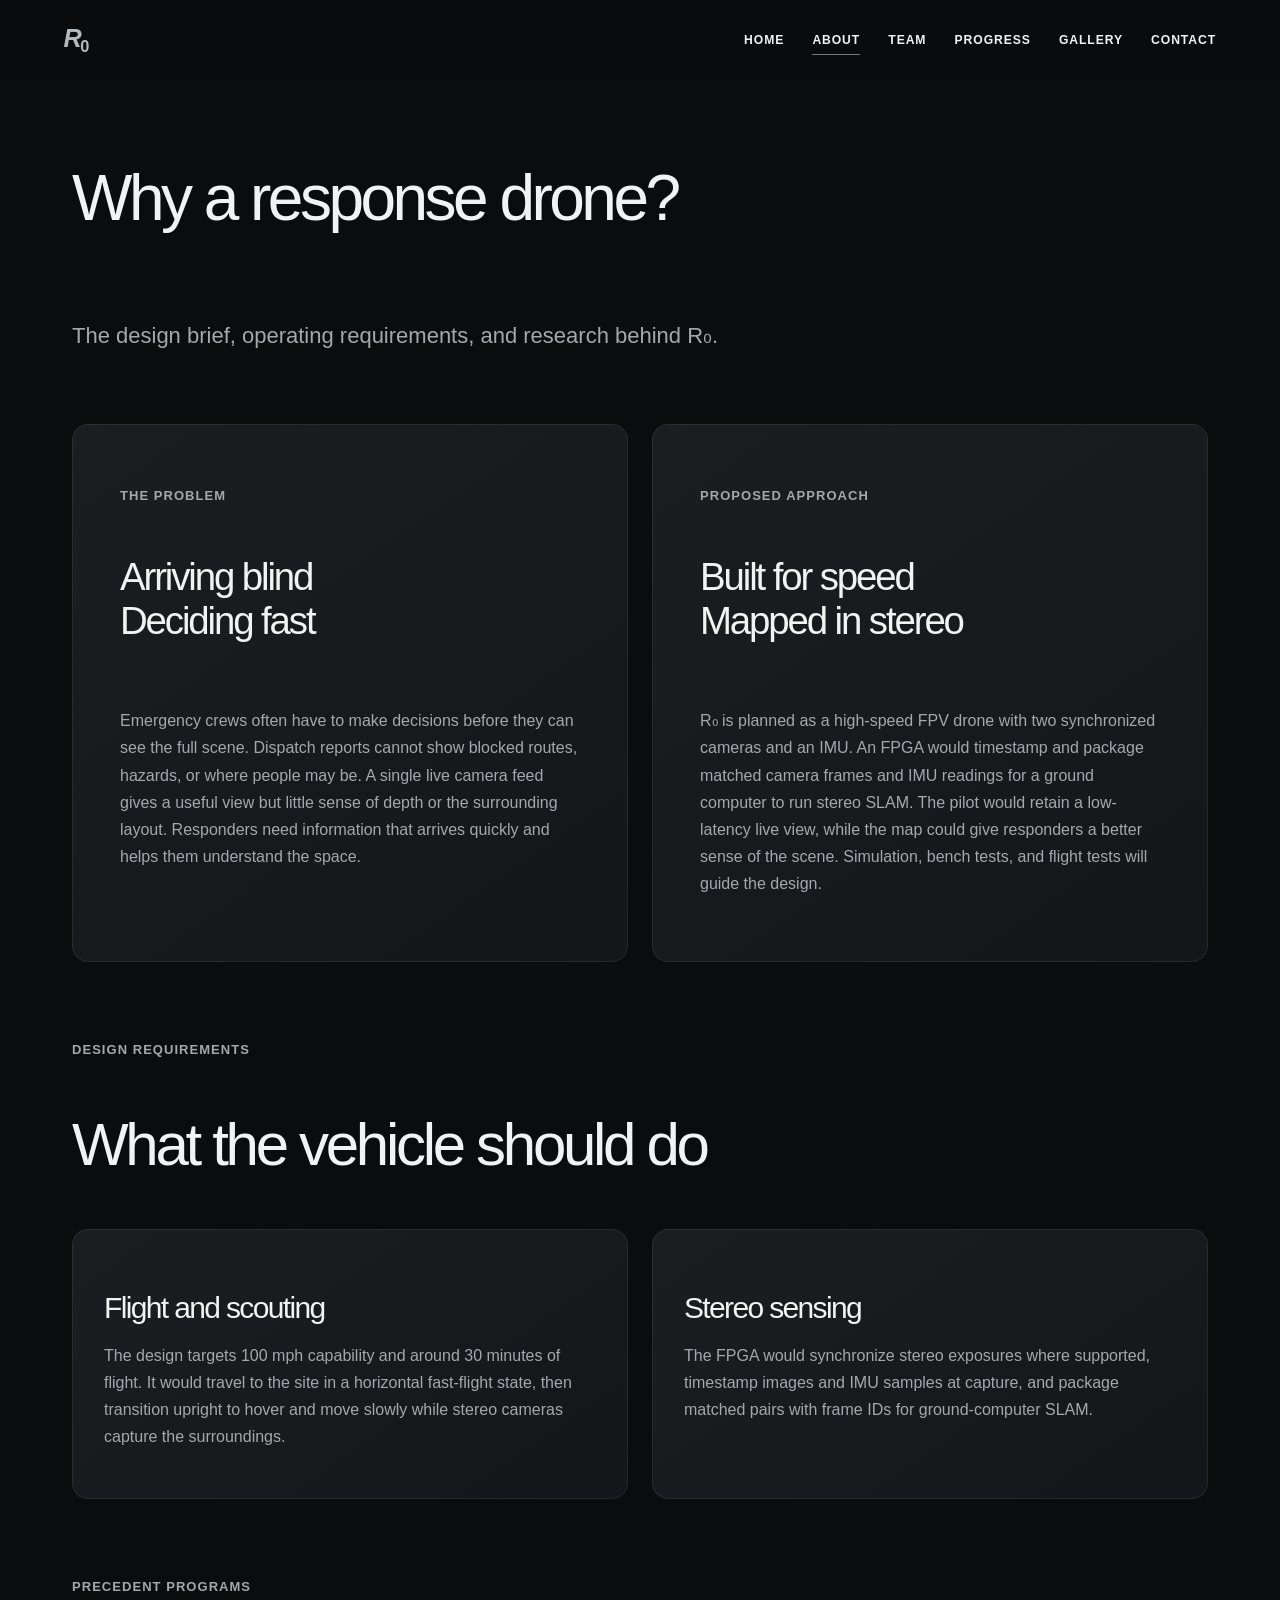
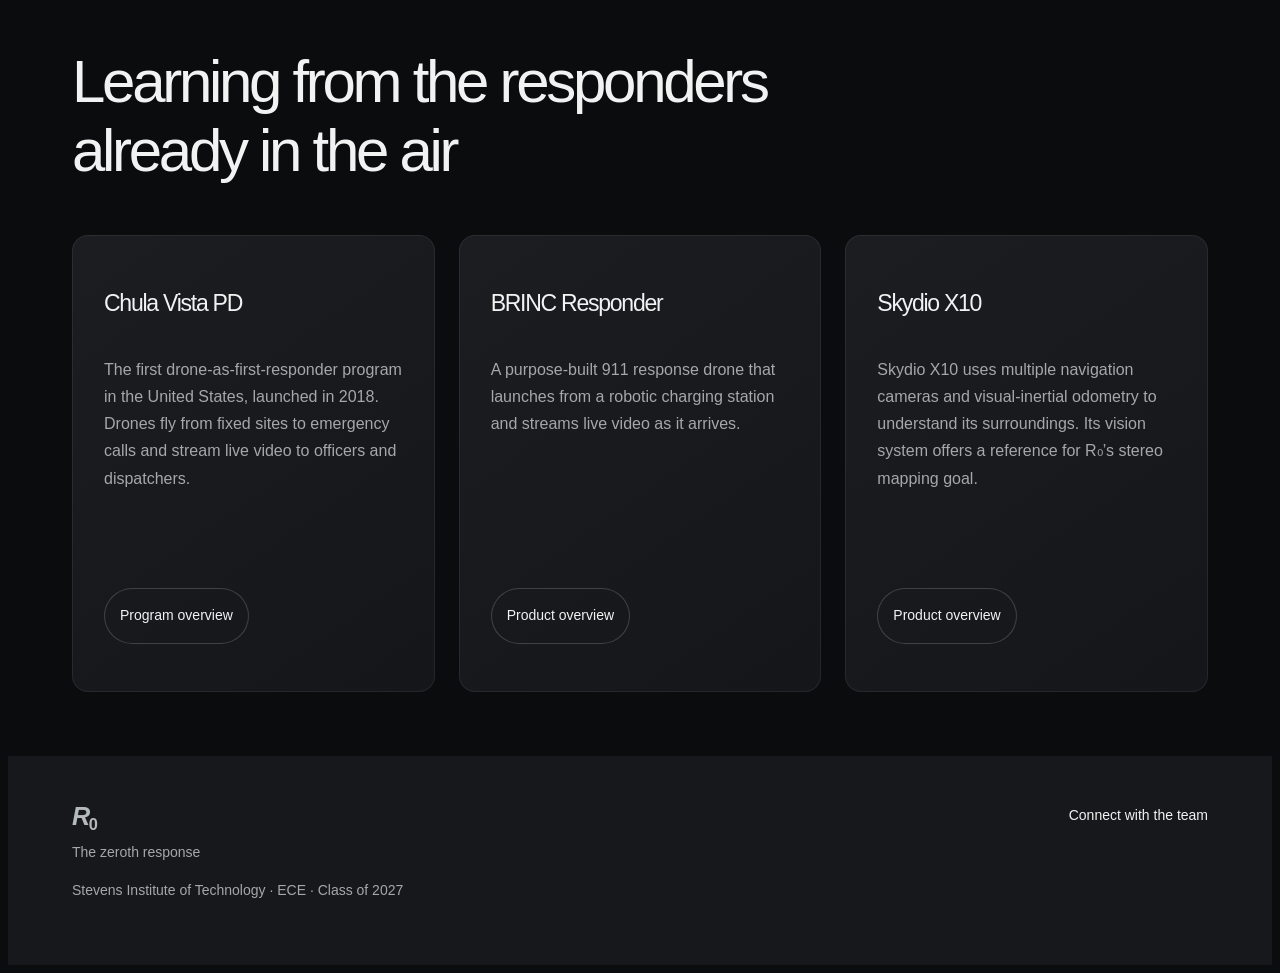
==== commit 920baec1: "Update stylesheet links for typography version" ====
--- a/about.html
+++ b/about.html
@@ -15,8 +15,8 @@
   <link rel="canonical" href="https://lennyyanza.github.io/rnaught/about.html">
   <link rel="icon" type="image/svg+xml" href="assets/img/favicon.svg">
   <link rel="stylesheet" href="assets/css/reset.css">
-  <link rel="stylesheet" href="assets/css/theme.css?v=20261003-3">
-  <link rel="stylesheet" href="assets/css/main.css?v=20261007-minimal">
+  <link rel="stylesheet" href="assets/css/theme.css?v=20261007-typography">
+  <link rel="stylesheet" href="assets/css/main.css?v=20261007-typography">
   <script src="assets/js/include.js?v=20261007-minimal" defer></script>
   <script src="assets/js/reveal.js" defer></script>
 </head>
--- a/assets/css/theme.css
+++ b/assets/css/theme.css
@@ -19,8 +19,8 @@
   --hero-accent: #b4b9bd;
   --transparent: transparent;
   /* Type: system fonts only; sizes respond without a build step. */
-  --font: "Helvetica Neue", Helvetica, Arial, sans-serif;
-  --mono: "Helvetica Neue", Helvetica, Arial, sans-serif;
+  --font: "Avenir Next", Avenir, "Segoe UI", sans-serif;
+  --mono: "Avenir Next", Avenir, "Segoe UI", sans-serif;
   --text-xs: 0.8125rem;
   --text-sm: 0.875rem;
   --text-base: 1rem;
--- a/assets/css/main.css
+++ b/assets/css/main.css
@@ -5,7 +5,10 @@
 body { background: var(--canvas); color: var(--text); font: var(--text-base)/var(--leading-body) var(--font); }
 a { color: inherit; text-decoration: none; }
 a:hover { color: var(--hero-accent); }
-.arrow-link::after { content: ""; display: inline-block; width: 1em; height: 1em; margin-left: 0.25em; vertical-align: -0.12em; background: currentColor; -webkit-mask: url("../img/arrow-up-right.svg") center / contain no-repeat; mask: url("../img/arrow-up-right.svg") center / contain no-repeat; }
+.arrow-link { display: inline-flex; align-items: center; justify-content: space-between; gap: 1.25rem; width: fit-content; padding: 0.8rem 1.15rem; border: 1px solid rgba(225, 228, 231, 0.22); border-radius: 999px; background: rgba(225, 228, 231, 0.07); color: var(--text); font-weight: 600; transition: background var(--duration-fast), border-color var(--duration-fast), transform var(--duration-fast); }
+.arrow-link:hover { background: rgba(225, 228, 231, 0.15); border-color: rgba(225, 228, 231, 0.5); color: var(--text); transform: translateY(-2px); }
+.arrow-link::after { content: "→"; display: inline-block; font-size: 1.25em; line-height: 1; transition: transform var(--duration-fast); }
+.arrow-link:hover::after { transform: translateX(0.25rem); }
 :focus-visible { outline: var(--focus-width) solid var(--accent-bright); outline-offset: var(--focus-offset); }
 button { color: inherit; }
 h1, h2, h3 { font-weight: var(--weight-light); line-height: var(--leading-heading); letter-spacing: var(--tracking-tight); text-wrap: balance; }
@@ -23,7 +26,7 @@
 .skip-link { position: fixed; top: var(--space-4); left: var(--space-4); z-index: 100; padding: var(--space-3) var(--space-5); background: var(--canvas); transform: translateY(-200%); }
 .skip-link:focus { transform: translateY(0); }
 /* Shared header: all page links are edited in partials/header.html. */
-.site-header { position: fixed; inset: var(--zero) var(--zero) auto; z-index: 20; isolation: isolate; min-height: var(--nav-height); background: var(--nav-bg); transition: background var(--duration-fast), opacity 340ms var(--ease); }
+.site-header { font-family: "Helvetica Neue", Helvetica, Arial, sans-serif; position: fixed; inset: var(--zero) var(--zero) auto; z-index: 20; isolation: isolate; min-height: var(--nav-height); background: var(--nav-bg); transition: background var(--duration-fast), opacity 340ms var(--ease); }
 .site-header.is-away { opacity: 0; pointer-events: none; }
 .home .site-header:not(.menu-open) { background: transparent; color: var(--text); border-color: transparent; }
 .site-header.is-scrolled { background: var(--nav-bg); backdrop-filter: blur(var(--space-3)); }
@@ -63,10 +66,10 @@
 .hero h1 { font-size: clamp(3.2rem, 8.5vw, 7.5rem); max-width: 69rem; line-height: 1.05; letter-spacing: -0.065em; }
 .hero h1 em { color: var(--hero-accent); font-style: normal; }
 .hero .hero-kicker { margin-bottom: clamp(1.5rem, 3vw, 2.5rem); font-size: 0.7rem; font-weight: 500; letter-spacing: 0.2em; }
-.hero h1.hero-headline { max-width: 12ch; font-size: clamp(2.35rem, 7.2vw, 6.5rem); font-weight: 400; line-height: 1.06; letter-spacing: -0.055em; text-wrap: initial; }
-.hero-headline span { color: var(--hero-accent); }
+.hero h1.hero-headline { max-width: none; font-size: clamp(1.7rem, 5.4vw, 5.5rem); font-weight: 500; line-height: 1.08; letter-spacing: -0.045em; text-wrap: initial; }
+.hero-headline span { display: inline-block; white-space: nowrap; color: var(--hero-accent); }
 .hero-summary { max-width: 28rem; margin-top: clamp(1.5rem, 3vw, 2.5rem); color: #c3c6c9; font-size: clamp(1rem, 1.5vw, 1.2rem); line-height: 1.6; }
-.hero-link { display: inline-flex; align-items: center; gap: 0.7rem; margin-top: 2rem; padding-block: 0.75rem; color: var(--hero-text); font-size: 0.85rem; }
+.hero-link { margin-top: 2rem; color: var(--hero-text); font-size: 0.85rem; }
 .home #name-title { scroll-margin-top: calc(var(--nav-height) + 2rem); }
 .home .home-mission .mission-copy { padding: 0; border-radius: 0; background: transparent; box-shadow: none; gap: 1.5rem; }
 .home main > .section h2 { font-weight: 400; letter-spacing: -0.04em; }
@@ -193,7 +196,7 @@
 .home-mission .mission-layout { display: grid; gap: var(--space-5); align-items: stretch; }
 .home-mission .mission-copy { display: grid; grid-template-rows: 1fr auto; padding: var(--space-4) var(--space-5); border-radius: 1rem; background: var(--surface); box-shadow: inset 0 0 0 var(--rule) var(--line); }
 .home-mission .lead { align-self: center; margin-top: 0; color: var(--text); font-size: var(--text-lead); line-height: 1.4; }
-.home-mission .mission-copy a { display: block; padding-top: var(--space-2); border-top: var(--rule) solid var(--line); color: var(--hero-accent); font-size: var(--text-sm); }
+.home-mission .mission-copy a { display: inline-flex; align-self: end; width: fit-content; color: var(--text); font-size: var(--text-sm); }
 .home .feature-grid { margin-top: var(--space-6); }
 .contact-channels { padding-top: var(--space-5); padding-bottom: var(--space-9); }
 .contact-row { display: grid; gap: var(--space-6); padding-block: var(--space-7); border-top: var(--rule) solid var(--line); }
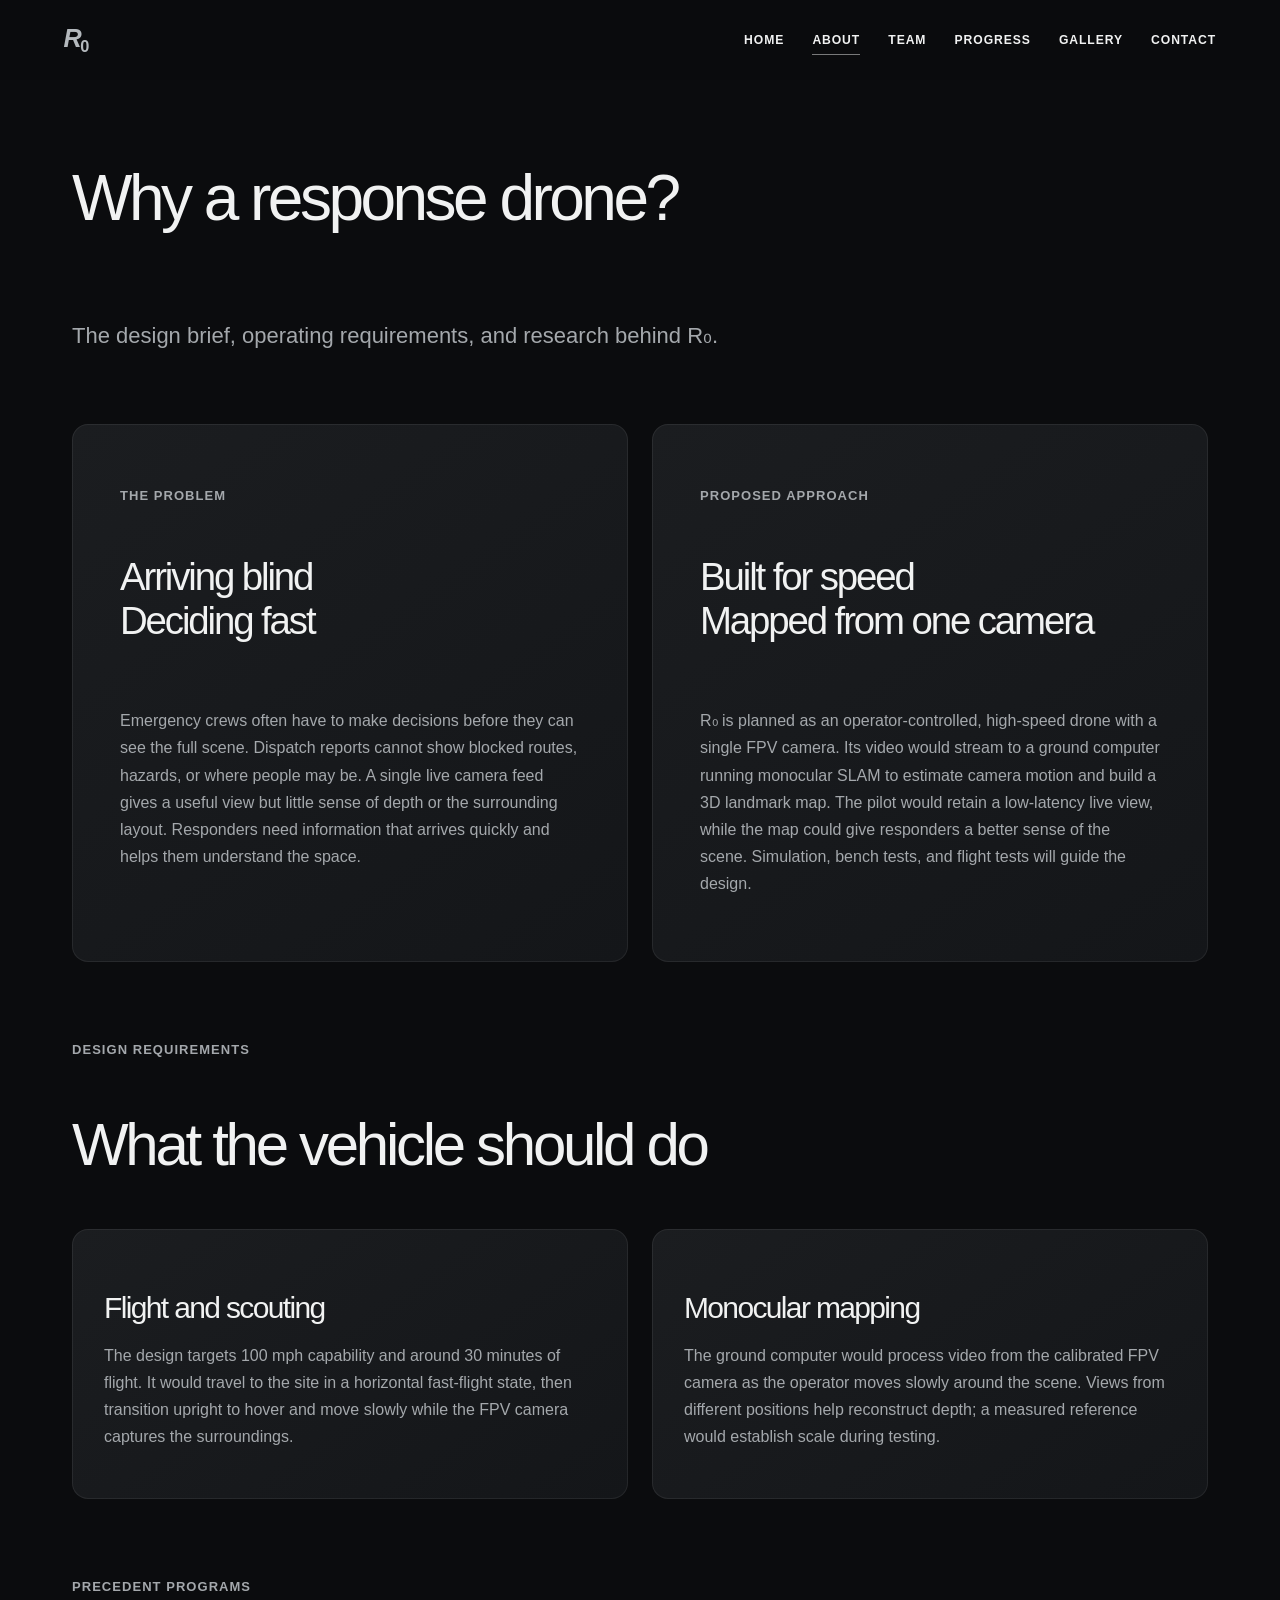
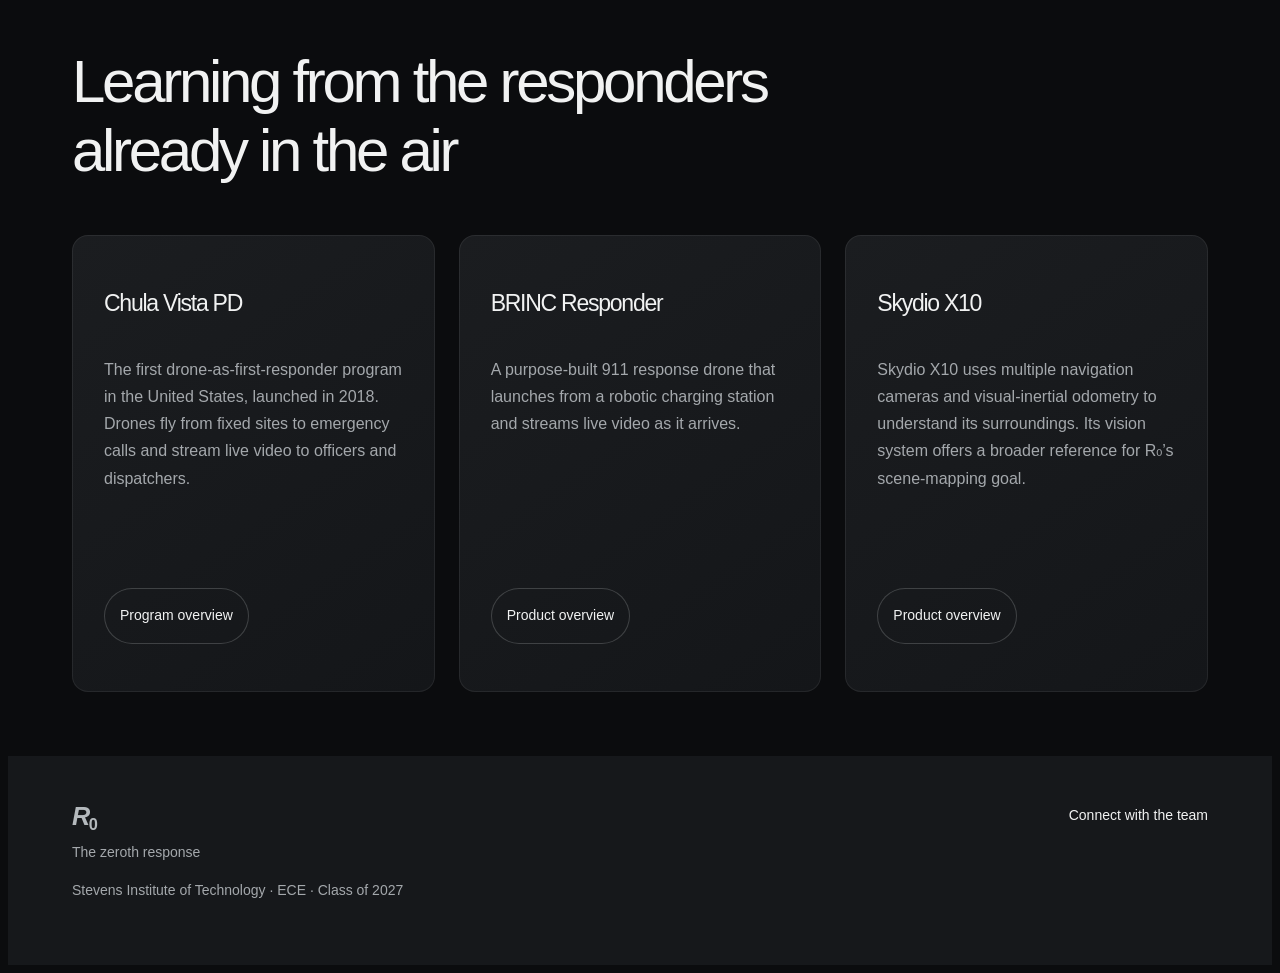
==== commit 4591b125: "Align About page with monocular SLAM Updated the proposed approach and design requirements sections " ====
--- a/about.html
+++ b/about.html
@@ -8,11 +8,11 @@
   <meta property="og:type" content="website">
   <meta property="og:title" content="The mission | R₀">
   <meta property="og:description" content="Why R₀ is building a high-speed FPV response drone: the problem, proposed approach, design requirements, and drone-as-first-responder precedents.">
-  <meta property="og:image" content="https://lennyyanza.github.io/rnaught/assets/img/social-preview-r0.png">
+  <meta property="og:image" content="https://projectr0.github.io/website/assets/img/social-preview-r0.png">
   <meta property="og:image:alt" content="R₀ — The zeroth response. Stevens Institute of Technology, Class of 2027.">
-  <meta property="og:url" content="https://lennyyanza.github.io/rnaught/about.html">
+  <meta property="og:url" content="https://projectr0.github.io/website/about.html">
   <meta name="theme-color" content="#0b0c0e">
-  <link rel="canonical" href="https://lennyyanza.github.io/rnaught/about.html">
+  <link rel="canonical" href="https://projectr0.github.io/website/about.html">
   <link rel="icon" type="image/svg+xml" href="assets/img/favicon.svg">
   <link rel="stylesheet" href="assets/css/reset.css">
   <link rel="stylesheet" href="assets/css/theme.css?v=20261007-typography">
@@ -30,16 +30,16 @@
     </section>
     <section class="section"><div class="container brief-grid">
       <article class="info-panel reveal"><p class="eyebrow">The problem</p><h2>Arriving blind<br>Deciding fast</h2><!-- DRAFT: team to review --><p>Emergency crews often have to make decisions before they can see the full scene. Dispatch reports cannot show blocked routes, hazards, or where people may be. A single live camera feed gives a useful view but little sense of depth or the surrounding layout. Responders need information that arrives quickly and helps them understand the space.</p></article>
-      <article class="info-panel reveal"><p class="eyebrow">Proposed approach</p><h2>Built for speed<br>Mapped in stereo</h2><!-- DRAFT: team to review --><p>R₀ is planned as a high-speed FPV drone with two synchronized cameras and an IMU. An FPGA would timestamp and package matched camera frames and IMU readings for a ground computer to run stereo SLAM. The pilot would retain a low-latency live view, while the map could give responders a better sense of the scene. Simulation, bench tests, and flight tests will guide the design.</p></article>
+      <article class="info-panel reveal"><p class="eyebrow">Proposed approach</p><h2>Built for speed<br>Mapped from one camera</h2><!-- DRAFT: team to review --><p>R₀ is planned as an operator-controlled, high-speed drone with a single FPV camera. Its video would stream to a ground computer running monocular SLAM to estimate camera motion and build a 3D landmark map. The pilot would retain a low-latency live view, while the map could give responders a better sense of the scene. Simulation, bench tests, and flight tests will guide the design.</p></article>
     </div></section>
     <section class="section"><div class="container reveal"><p class="eyebrow">Design requirements</p><h2>What the vehicle should do</h2><div class="design-overview">
-      <div class="info-panel"><h3>Flight and scouting</h3><p>The design targets 100 mph capability and around 30 minutes of flight. It would travel to the site in a horizontal fast-flight state, then transition upright to hover and move slowly while stereo cameras capture the surroundings.</p></div>
-      <div class="info-panel"><h3>Stereo sensing</h3><p>The FPGA would synchronize stereo exposures where supported, timestamp images and IMU samples at capture, and package matched pairs with frame IDs for ground-computer SLAM.</p></div>
+      <div class="info-panel"><h3>Flight and scouting</h3><p>The design targets 100 mph capability and around 30 minutes of flight. It would travel to the site in a horizontal fast-flight state, then transition upright to hover and move slowly while the FPV camera captures the surroundings.</p></div>
+      <div class="info-panel"><h3>Monocular mapping</h3><p>The ground computer would process video from the calibrated FPV camera as the operator moves slowly around the scene. Views from different positions help reconstruct depth; a measured reference would establish scale during testing.</p></div>
     </div></div></section>
     <section class="section"><div class="container"><p class="eyebrow">Precedent programs</p><h2>Learning from the responders<br>already in the air</h2><div class="feature-grid precedents">
       <article class="reveal"><h3>Chula Vista PD</h3><p>The first drone-as-first-responder program in the United States, launched in 2018. Drones fly from fixed sites to emergency calls and stream live video to officers and dispatchers.</p><p><a href="https://www.chulavistaca.gov/departments/police-department/programs/uas-drone-program">Program overview</a></p></article>
       <article class="reveal"><h3>BRINC Responder</h3><p>A purpose-built 911 response drone that launches from a robotic charging station and streams live video as it arrives.</p><p><a href="https://brincdrones.com/responder/">Product overview</a></p></article>
-      <article class="reveal"><h3>Skydio X10</h3><p>Skydio X10 uses multiple navigation cameras and visual-inertial odometry to understand its surroundings. Its vision system offers a reference for R₀’s stereo mapping goal.</p><p><a href="https://www.skydio.com/x10">Product overview</a></p></article>
+      <article class="reveal"><h3>Skydio X10</h3><p>Skydio X10 uses multiple navigation cameras and visual-inertial odometry to understand its surroundings. Its vision system offers a broader reference for R₀’s scene-mapping goal.</p><p><a href="https://www.skydio.com/x10">Product overview</a></p></article>
     </div></div></section>
     <noscript><div class="container section"><p>This site uses JavaScript to load navigation, team, gallery, and progress data. Please enable JavaScript to see that content.</p><p><a href="index.html">Home</a> · <a href="about.html">About</a> · <a href="team.html">Team</a> · <a href="progress.html">Progress</a> · <a href="gallery.html">Gallery</a> · <a href="contact.html">Contact</a></p></div></noscript>
   </main>
--- a/assets/css/main.css
+++ b/assets/css/main.css
@@ -194,9 +194,9 @@
 .about-page .precedents h3 { font-size: clamp(1rem, 1.8vw, 1.5rem); white-space: nowrap; }
 .home main > .section { padding-block: clamp(2.5rem, 4vw, 3.5rem); }
 .home-mission .mission-layout { display: grid; gap: var(--space-5); align-items: stretch; }
-.home-mission .mission-copy { display: grid; grid-template-rows: 1fr auto; padding: var(--space-4) var(--space-5); border-radius: 1rem; background: var(--surface); box-shadow: inset 0 0 0 var(--rule) var(--line); }
-.home-mission .lead { align-self: center; margin-top: 0; color: var(--text); font-size: var(--text-lead); line-height: 1.4; }
-.home-mission .mission-copy a { display: inline-flex; align-self: end; width: fit-content; color: var(--text); font-size: var(--text-sm); }
+.home-mission .mission-copy { display: flex; flex-direction: column; align-items: flex-start; padding: var(--space-4) var(--space-5); border-radius: 1rem; background: var(--surface); box-shadow: inset 0 0 0 var(--rule) var(--line); }
+.home-mission .lead { align-self: auto; margin-top: var(--space-6); color: var(--muted); font-size: var(--text-lead); line-height: 1.4; }
+.home-mission .mission-copy a { display: inline-flex; align-self: auto; margin-top: var(--space-7); width: fit-content; color: var(--text); font-size: var(--text-sm); }
 .home .feature-grid { margin-top: var(--space-6); }
 .contact-channels { padding-top: var(--space-5); padding-bottom: var(--space-9); }
 .contact-row { display: grid; gap: var(--space-6); padding-block: var(--space-7); border-top: var(--rule) solid var(--line); }
